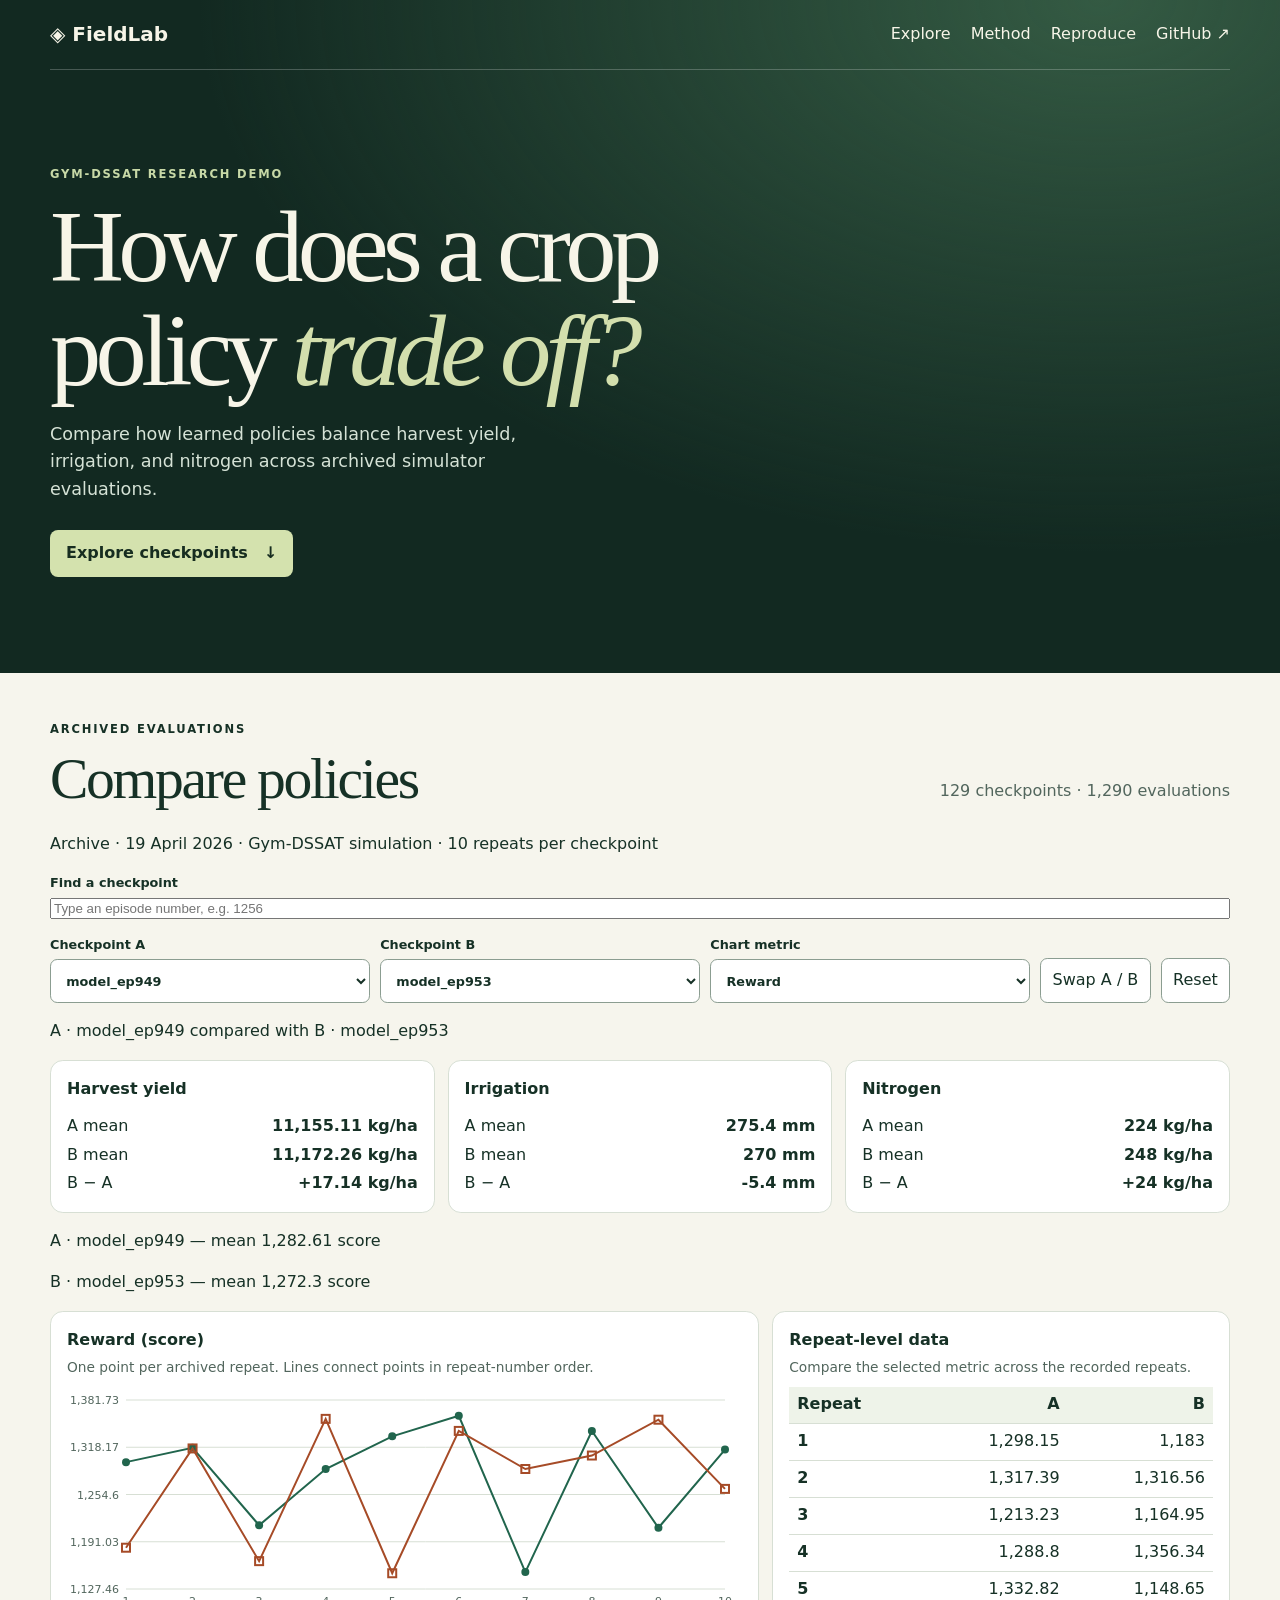
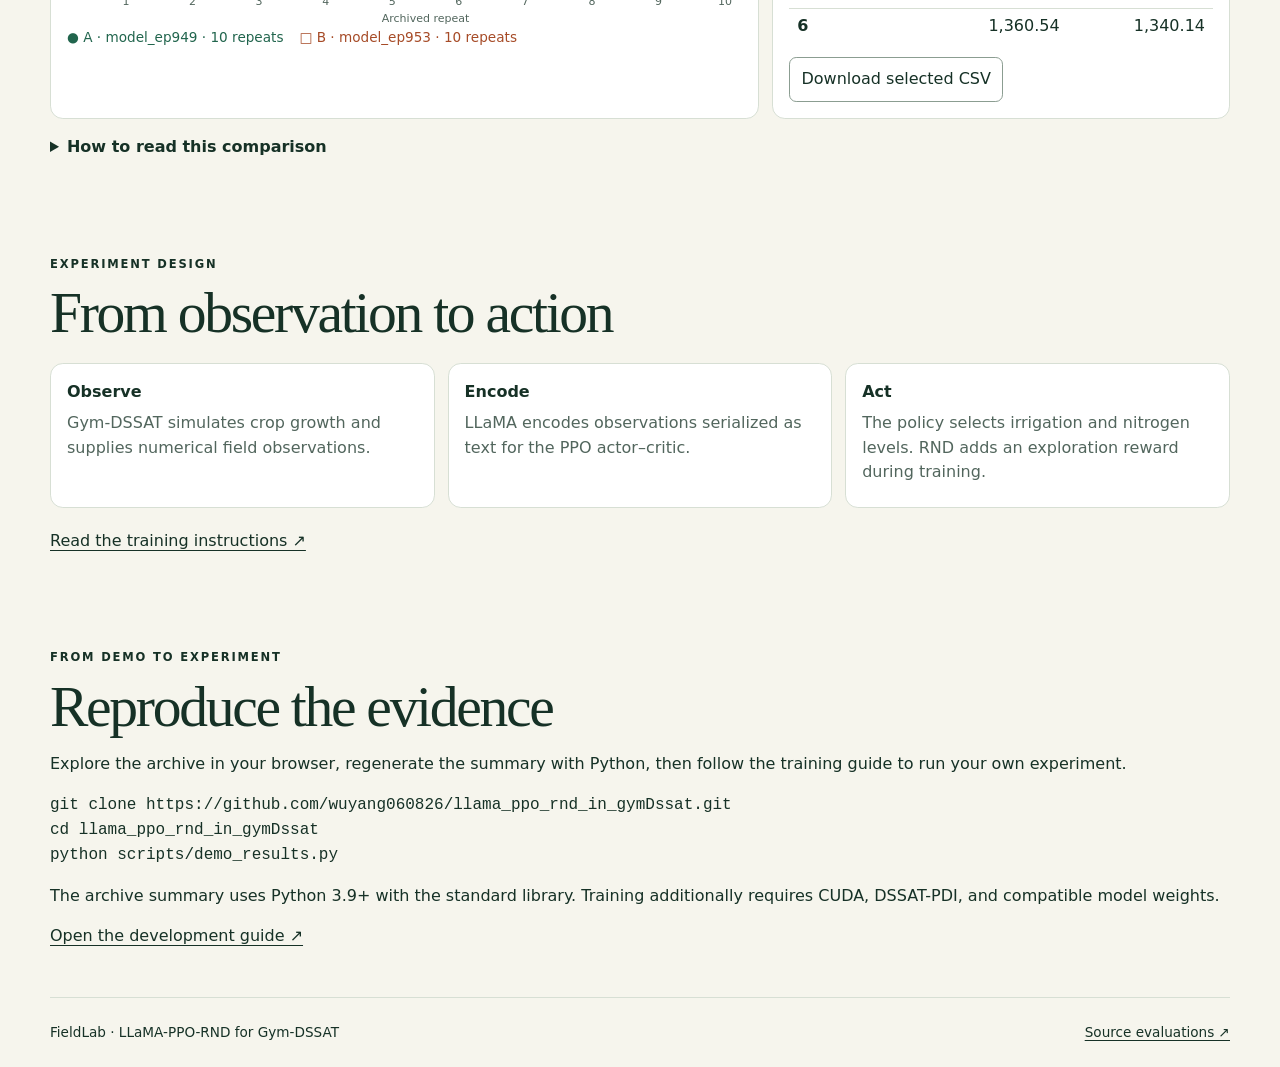
==== docs/fieldlab/index.html @ 1fb074d3 "Review 05: Name exports by checkpoint pair and acknowledge download requests." ====
<!doctype html>
<html lang="en">
<head>
<meta charset="utf-8">
<meta name="viewport" content="width=device-width, initial-scale=1">
<meta name="theme-color" content="#122921">
<meta name="description" content="Explore archived irrigation and nitrogen policy evaluations from LLaMA-PPO-RND for Gym-DSSAT.">
<title>FieldLab · Crop policy explorer</title>
<link rel="stylesheet" href="style.css">
<script defer src="data.js"></script>
<script defer src="app.js"></script>
</head>
<body>
<a class="skip" href="#explore">Skip to explorer</a>
<header>
<nav aria-label="Main navigation"><a class="brand" href="#">◈ FieldLab</a><div><a href="#explore">Explore</a><a href="#method">Method</a><a href="#reproduce">Reproduce</a><a href="https://github.com/wuyang060826/llama_ppo_rnd_in_gymDssat">GitHub ↗</a></div></nav>
<div class="hero">
<p class="eyebrow">GYM-DSSAT RESEARCH DEMO</p>
<h1>How does a crop<br>policy <em>trade off?</em></h1>
<p>Compare how learned policies balance harvest yield, irrigation, and nitrogen across archived simulator evaluations.</p>
<a class="primary" href="#explore">Explore checkpoints <span aria-hidden="true">↓</span></a>
</div>
</header>
<main>
<section id="explore" aria-labelledby="explore-title">
<div class="section-head"><div><p class="eyebrow">ARCHIVED EVALUATIONS</p><h2 id="explore-title">Compare policies</h2></div><p id="dataset"></p></div>
<noscript><p>Enable JavaScript to use the explorer. The repository also offers a Python results demo.</p></noscript>
<p class="provenance">Archive · 19 April 2026 · Gym-DSSAT simulation · 10 repeats per checkpoint</p>
<p id="error" role="alert"></p>
<div id="workspace" hidden>
<label class="search-label">Find a checkpoint<input id="search" type="search" placeholder="Type an episode number, e.g. 1256" aria-describedby="search-result"></label>
<p id="search-result" role="status"></p>
<div class="controls">
<label>Checkpoint A<select id="a"></select></label>
<label>Checkpoint B<select id="b"></select></label>
<label>Chart metric<select id="metric"></select></label>
<button id="swap" type="button">Swap A / B</button>
<button id="reset" type="button">Reset</button>
</div>
<p id="status" class="feedback" role="status"></p>
<p id="comparison-note" role="status"></p>
<div id="summary" class="summary"></div>
<div id="metric-stats" class="metric-stats"></div>
<div class="panels">
<article class="panel"><h3 id="chartTitle"></h3><p class="muted">One point per archived repeat. Lines connect points in repeat-number order.</p><div id="chart"></div><div id="legend"></div></article>
<article class="panel"><h3>Repeat-level data</h3><p class="muted">Compare the selected metric across the recorded repeats.</p><div class="table-wrap"><table><thead id="columns"></thead><tbody id="observations"></tbody></table></div><button id="export" type="button">Download selected CSV</button></article>
</div>
<details><summary>How to read this comparison</summary><p>Cards show arithmetic means. Differences use B minus A. Repeat numbers are archival labels and do not establish paired weather seeds. Checkpoint IDs refer to saved training episodes. The default pair illustrates a trade-off in this batch. Baseline comparisons, confidence intervals, and field validation require additional evidence.</p></details>
</div>
</section>
<section id="method" aria-labelledby="method-title">
<p class="eyebrow">EXPERIMENT DESIGN</p><h2 id="method-title">From observation to action</h2>
<ol class="method"><li><h3>Observe</h3><p>Gym-DSSAT simulates crop growth and supplies numerical field observations.</p></li><li><h3>Encode</h3><p>LLaMA encodes observations serialized as text for the PPO actor–critic.</p></li><li><h3>Act</h3><p>The policy selects irrigation and nitrogen levels. RND adds an exploration reward during training.</p></li></ol>
<a href="https://github.com/wuyang060826/llama_ppo_rnd_in_gymDssat/blob/main/README.md#training">Read the training instructions ↗</a>
</section>
<section id="reproduce" aria-labelledby="reproduce-title">
<p class="eyebrow">FROM DEMO TO EXPERIMENT</p><h2 id="reproduce-title">Reproduce the evidence</h2>
<p>Explore the archive in your browser, regenerate the summary with Python, then follow the training guide to run your own experiment.</p>
<pre><code>git clone https://github.com/wuyang060826/llama_ppo_rnd_in_gymDssat.git
cd llama_ppo_rnd_in_gymDssat
python scripts/demo_results.py</code></pre>
<p>The archive summary uses Python 3.9+ with the standard library. Training additionally requires CUDA, DSSAT-PDI, and compatible model weights.</p>
<a href="https://github.com/wuyang060826/llama_ppo_rnd_in_gymDssat/blob/main/docs/fieldlab/DEVELOPMENT.md">Open the development guide ↗</a>
</section>
</main>
<footer><span>FieldLab · LLaMA-PPO-RND for Gym-DSSAT</span><a href="https://github.com/wuyang060826/llama_ppo_rnd_in_gymDssat/blob/main/test/val_proj/batch_val_results_0417/batch_validation_results_20260419_053122.csv">Source evaluations ↗</a></footer>
</body>
</html>
---- docs/fieldlab/style.css ----
:root{color-scheme:light;--ink:#163126;--muted:#52665d;--paper:#f6f5ed;--line:#d7dfd4;--green:#21654d;--rust:#a64b27;font:16px/1.55 "Inter",system-ui,sans-serif}
*{box-sizing:border-box}html{scroll-behavior:smooth}body{margin:0;background:var(--paper);color:var(--ink)}a{color:inherit;text-underline-offset:.25em}button,select{font:inherit}button{cursor:pointer}a:focus-visible,button:focus-visible,select:focus-visible,summary:focus-visible{outline:3px solid #b86a24;outline-offset:4px}.skip{position:fixed;top:0;left:1rem;transform:translateY(-150%);z-index:10;background:#fff;padding:.65rem}.skip:focus{transform:none}.sr{position:absolute;width:1px;height:1px;clip-path:inset(50%);overflow:hidden}
header{background:radial-gradient(ellipse at 86% 0%,#345a43,transparent 58%),#122921;color:#f7f5e8}nav,main,footer,.hero{width:min(1180px,calc(100% - 3rem));margin:auto}nav{display:flex;justify-content:space-between;align-items:center;padding:1.2rem 0;border-bottom:1px solid #ffffff39;gap:1rem}nav div{display:flex;gap:1.25rem;flex-wrap:wrap}nav a{text-decoration:none}nav a:hover{text-decoration:underline}.brand{font-weight:750;font-size:1.25rem;white-space:nowrap}.hero{padding:clamp(3rem,8vw,6rem) 0}.hero>p:not(.eyebrow){max-width:30rem;color:#d5e2d6;font-size:1.1rem}.eyebrow{letter-spacing:.16em;font-size:.72rem;font-weight:750;margin:0 0 .65rem}.hero .eyebrow{color:#c8d9a7}h1,h2{font-family:"Instrument Serif",Georgia,serif;font-weight:500;line-height:1.02;margin:0}h1{font-size:clamp(3rem,8vw,7rem);letter-spacing:-.055em}h1 em{color:#d3dfad}h2{font-size:clamp(2.1rem,5vw,3.6rem);letter-spacing:-.04em}.primary{display:inline-flex;gap:1rem;background:#d4e2ae;color:#172d20;padding:.7rem 1rem;border-radius:.5rem;text-decoration:none;font-weight:750;margin-top:.6rem}.primary:hover{background:#e6efcd}
section{padding:3rem 0;scroll-margin-top:1rem}.section-head{display:flex;align-items:end;justify-content:space-between;gap:1rem;margin-bottom:1.5rem}.section-head>p,.muted{color:var(--muted);margin:.25rem 0}.controls{display:flex;align-items:end;gap:.65rem;flex-wrap:wrap;margin-bottom:1rem}label{display:grid;gap:.3rem;font-size:.8rem;font-weight:700;flex:1 1 9rem}select,button{border:1px solid #8b9d91;border-radius:.45rem;background:#fff;color:var(--ink);padding:.58rem .7rem;min-height:44px}select{width:100%}button:hover{background:#e4eddf}.summary,.method{display:grid;grid-template-columns:repeat(3,minmax(0,1fr));gap:.8rem}.card,.panel,.method li{background:#fff;border:1px solid var(--line);border-radius:.8rem;padding:1rem}.card h3,.panel h3,.method h3{margin:0;font-size:1rem}.card dl{display:grid;grid-template-columns:auto 1fr;gap:.25rem .6rem;margin:.75rem 0 0}.card dd{margin:0;text-align:right;font-variant-numeric:tabular-nums;font-weight:680}.panels{display:grid;grid-template-columns:1.55fr 1fr;gap:.8rem;margin-top:.8rem}.panel{min-width:0}.panel .muted{font-size:.86rem}.panel button{margin-top:.8rem}#chart canvas{width:100%;height:245px;display:block}#legend{display:flex;gap:1rem;flex-wrap:wrap;font-size:.85rem}.series-a{color:var(--green)}.series-b{color:var(--rust)}.table-wrap{max-height:257px;overflow:auto;margin-top:.55rem}table{border-collapse:collapse;width:100%;font-variant-numeric:tabular-nums}th,td{text-align:right;padding:.35rem .5rem;border-bottom:1px solid var(--line)}thead th{position:sticky;top:0;background:#eef3e9}th:first-child{text-align:left}details{margin-top:1rem}summary{cursor:pointer;font-weight:700}details p{max-width:68ch}.method{list-style:none;padding:0;margin:1.3rem 0}.method p{margin:.35rem 0;color:var(--muted)}footer{display:flex;justify-content:space-between;gap:1rem;flex-wrap:wrap;padding:1.5rem 0;border-top:1px solid var(--line);font-size:.85rem}#error:empty{display:none}
@media(max-width:710px){.panels,.method{grid-template-columns:1fr}.section-head{align-items:start;flex-direction:column}nav,main,footer,.hero{width:calc(100% - 2rem)}}
@media(max-width:500px){.summary{grid-template-columns:1fr}nav{align-items:start}nav div{gap:.35rem .75rem;justify-content:flex-end}}
@media(prefers-reduced-motion:reduce){html{scroll-behavior:auto}}
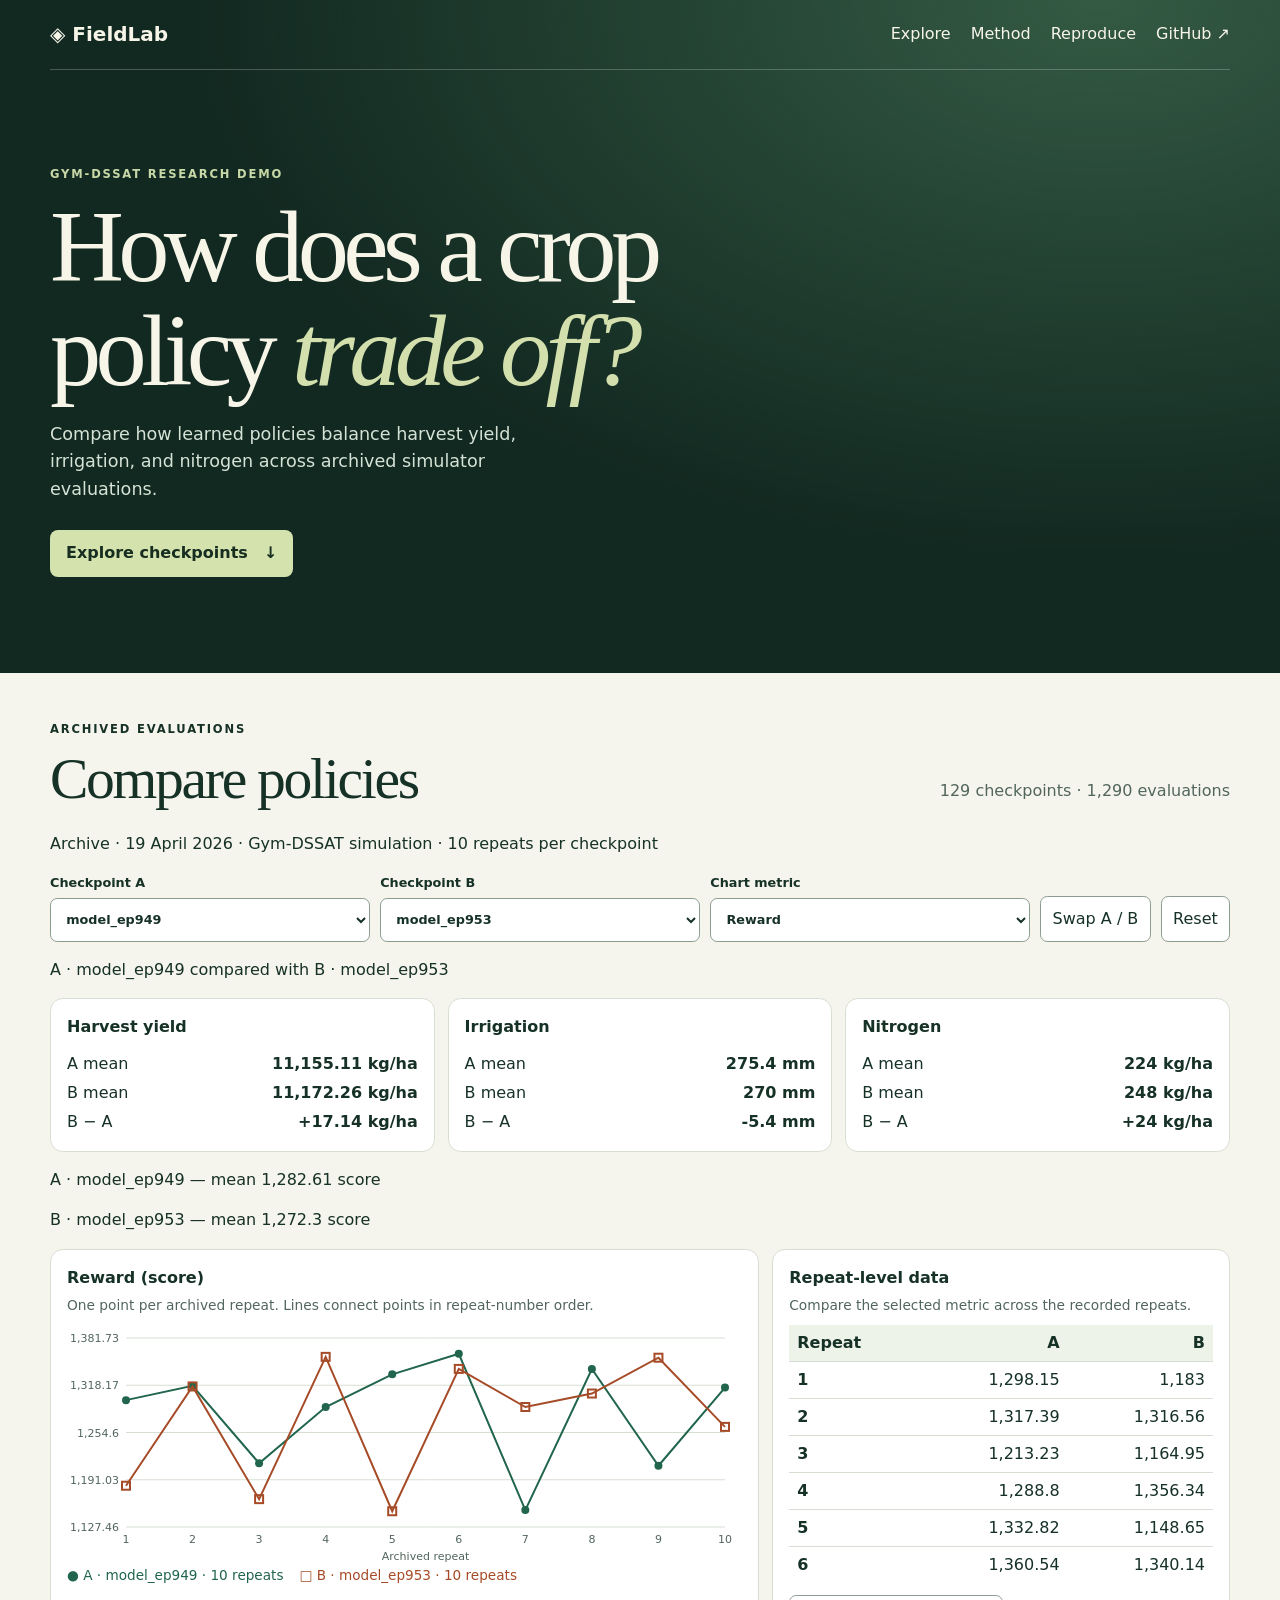
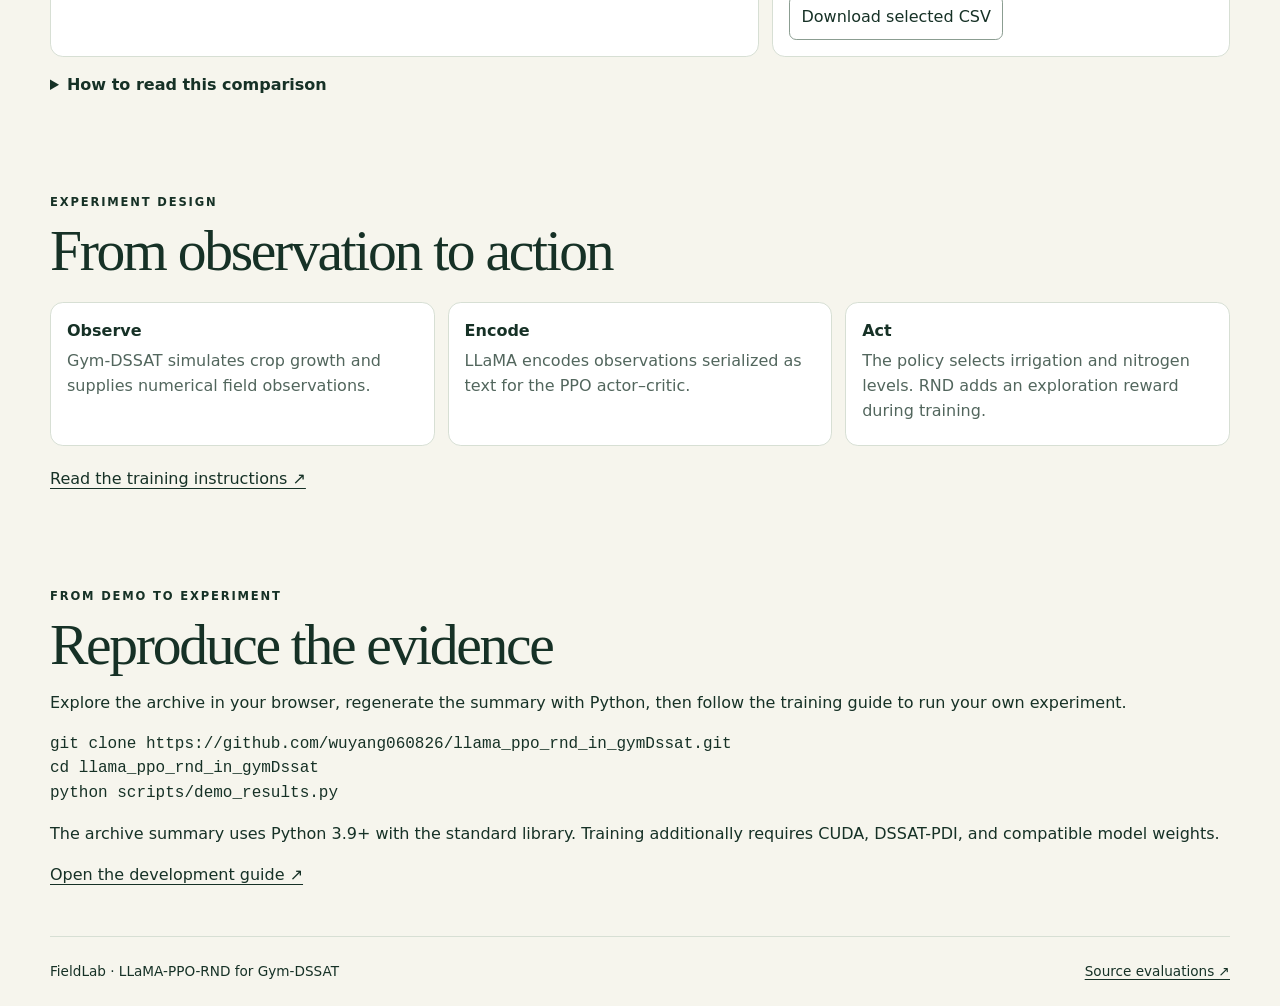
==== commit 302d7085: "Review 03: Show selected-metric means and explicit same-checkpoint feedback." ====
--- a/docs/fieldlab/index.html
+++ b/docs/fieldlab/index.html
@@ -28,8 +28,6 @@
 <p class="provenance">Archive · 19 April 2026 · Gym-DSSAT simulation · 10 repeats per checkpoint</p>
 <p id="error" role="alert"></p>
 <div id="workspace" hidden>
-<label class="search-label">Find a checkpoint<input id="search" type="search" placeholder="Type an episode number, e.g. 1256" aria-describedby="search-result"></label>
-<p id="search-result" role="status"></p>
 <div class="controls">
 <label>Checkpoint A<select id="a"></select></label>
 <label>Checkpoint B<select id="b"></select></label>
@@ -37,7 +35,7 @@
 <button id="swap" type="button">Swap A / B</button>
 <button id="reset" type="button">Reset</button>
 </div>
-<p id="status" class="feedback" role="status"></p>
+<p id="status" class="sr" role="status"></p>
 <p id="comparison-note" role="status"></p>
 <div id="summary" class="summary"></div>
 <div id="metric-stats" class="metric-stats"></div>
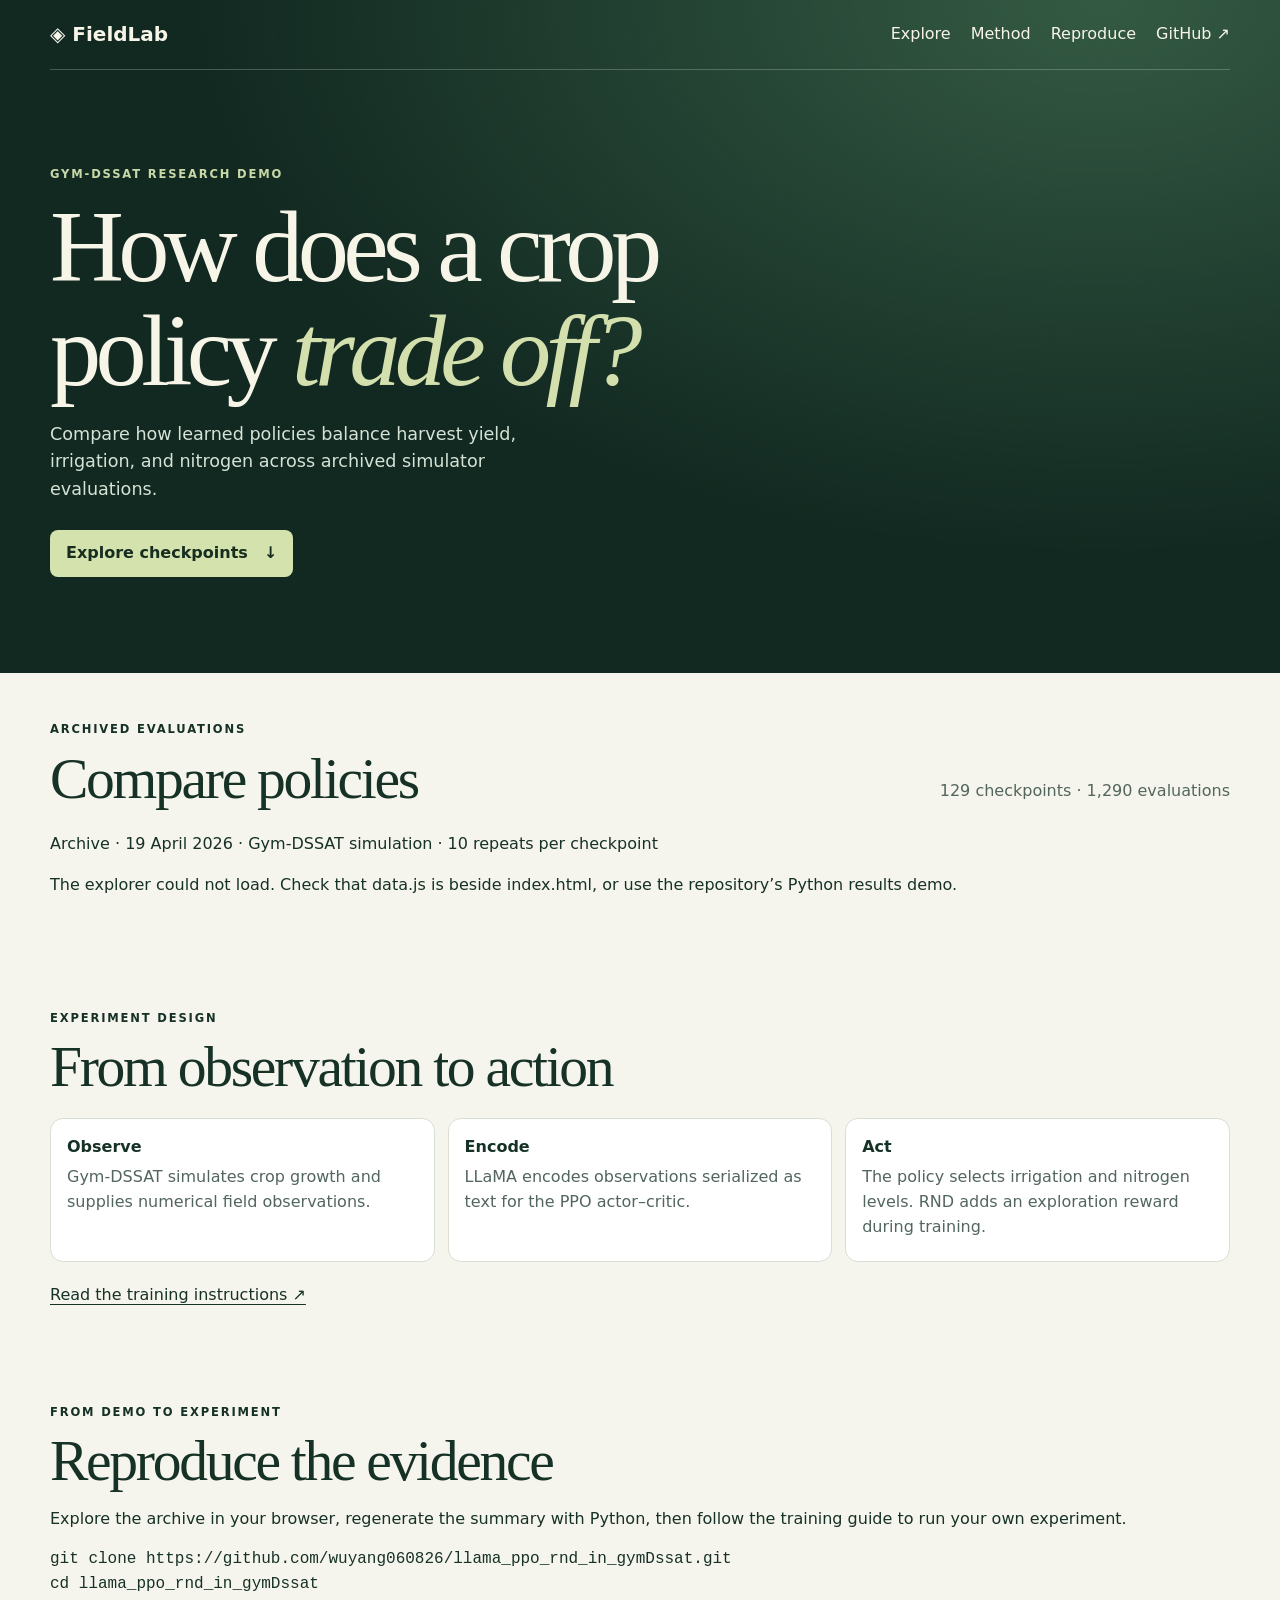
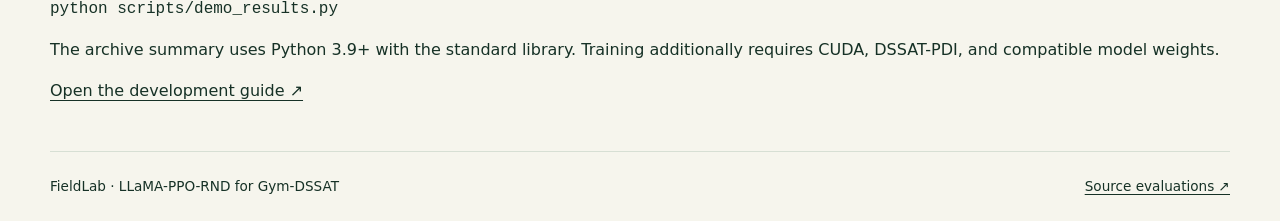
==== commit 8ec5a061: "Review 02: Expose archive date and simulator provenance beside the comparison." ====
--- a/docs/fieldlab/index.html
+++ b/docs/fieldlab/index.html
@@ -36,9 +36,7 @@
 <button id="reset" type="button">Reset</button>
 </div>
 <p id="status" class="sr" role="status"></p>
-<p id="comparison-note" role="status"></p>
 <div id="summary" class="summary"></div>
-<div id="metric-stats" class="metric-stats"></div>
 <div class="panels">
 <article class="panel"><h3 id="chartTitle"></h3><p class="muted">One point per archived repeat. Lines connect points in repeat-number order.</p><div id="chart"></div><div id="legend"></div></article>
 <article class="panel"><h3>Repeat-level data</h3><p class="muted">Compare the selected metric across the recorded repeats.</p><div class="table-wrap"><table><thead id="columns"></thead><tbody id="observations"></tbody></table></div><button id="export" type="button">Download selected CSV</button></article>
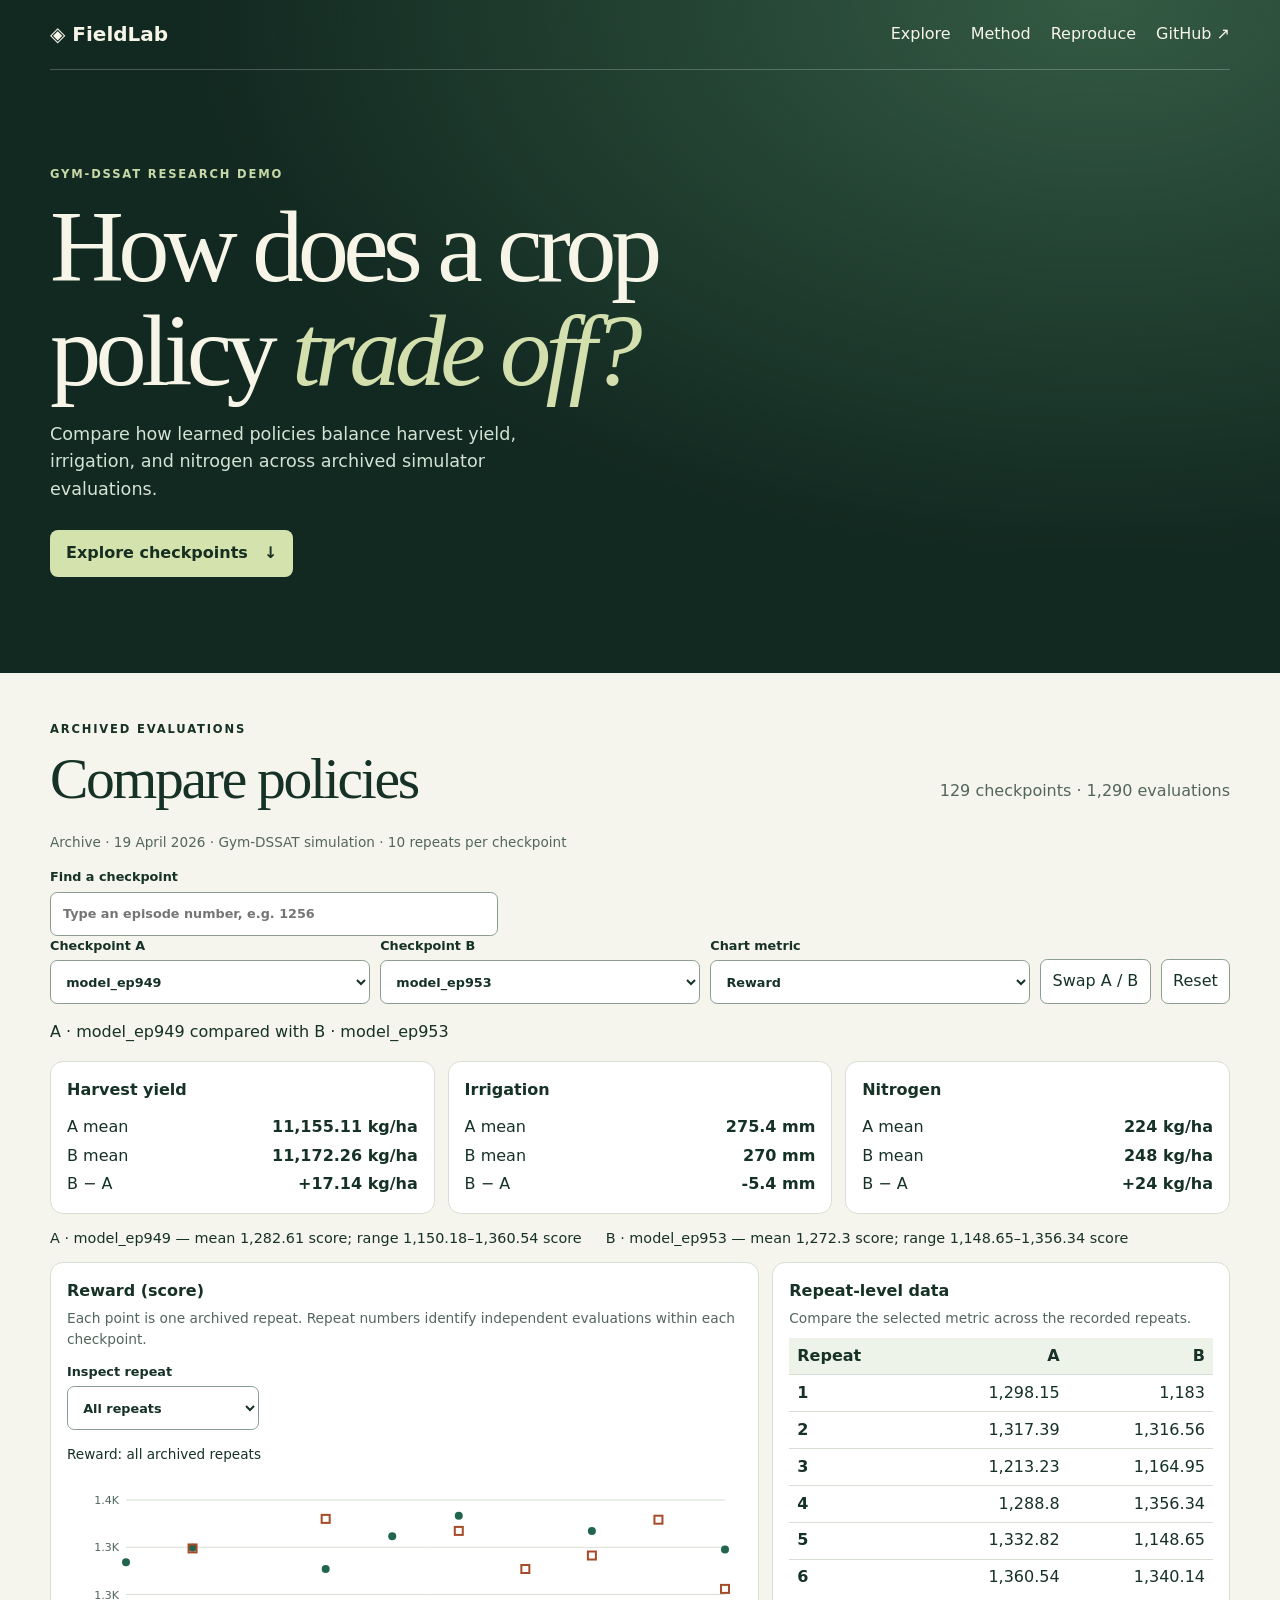
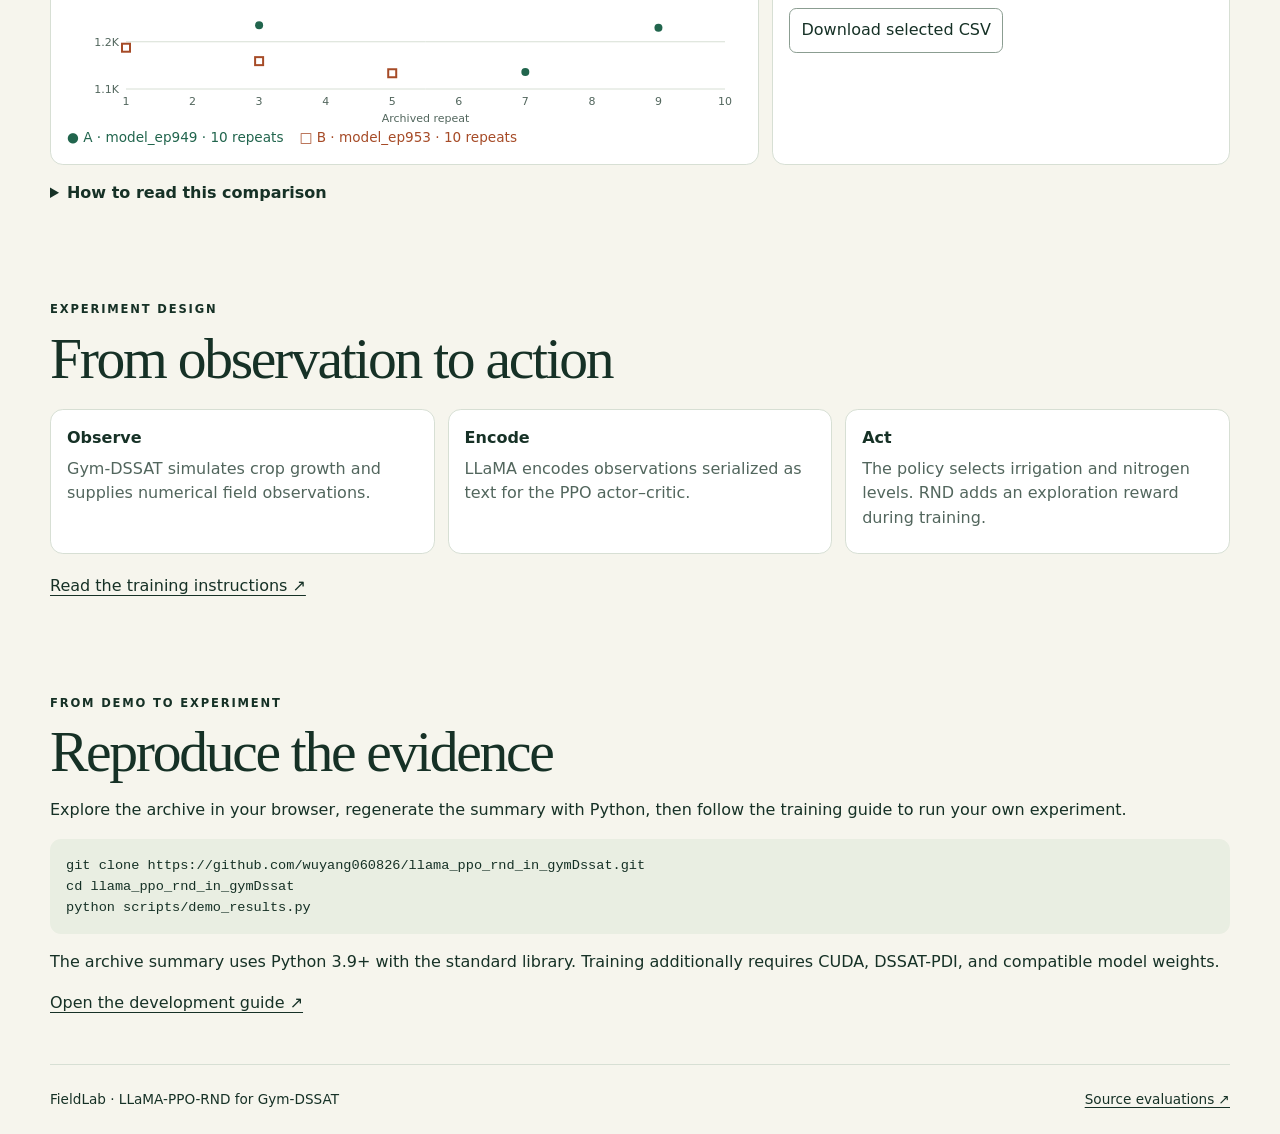
==== commit 1cf90fe0: "Review 06–10: Improve recovery, chart inspection, responsiveness, and spread" ====
--- a/docs/fieldlab/index.html
+++ b/docs/fieldlab/index.html
@@ -26,8 +26,11 @@
 <div class="section-head"><div><p class="eyebrow">ARCHIVED EVALUATIONS</p><h2 id="explore-title">Compare policies</h2></div><p id="dataset"></p></div>
 <noscript><p>Enable JavaScript to use the explorer. The repository also offers a Python results demo.</p></noscript>
 <p class="provenance">Archive · 19 April 2026 · Gym-DSSAT simulation · 10 repeats per checkpoint</p>
-<p id="error" role="alert"></p>
+<div id="error" role="alert"></div>
+<p id="recovery" hidden><a href="./">Reload the explorer</a> · <a href="https://github.com/wuyang060826/llama_ppo_rnd_in_gymDssat#results-demo">View the README results</a></p>
 <div id="workspace" hidden>
+<label class="search-label">Find a checkpoint<input id="search" type="search" placeholder="Type an episode number, e.g. 1256" aria-describedby="search-result"></label>
+<p id="search-result" role="status"></p>
 <div class="controls">
 <label>Checkpoint A<select id="a"></select></label>
 <label>Checkpoint B<select id="b"></select></label>
@@ -35,10 +38,12 @@
 <button id="swap" type="button">Swap A / B</button>
 <button id="reset" type="button">Reset</button>
 </div>
-<p id="status" class="sr" role="status"></p>
+<p id="status" class="feedback" role="status"></p>
+<p id="comparison-note" role="status"></p>
 <div id="summary" class="summary"></div>
+<div id="metric-stats" class="metric-stats"></div>
 <div class="panels">
-<article class="panel"><h3 id="chartTitle"></h3><p class="muted">One point per archived repeat. Lines connect points in repeat-number order.</p><div id="chart"></div><div id="legend"></div></article>
+<article class="panel"><h3 id="chartTitle"></h3><p class="muted">Each point is one archived repeat. Repeat numbers identify independent evaluations within each checkpoint.</p><label class="repeat-label">Inspect repeat<select id="repeat"></select></label><p id="point-detail" role="status"></p><div id="chart"></div><div id="legend"></div></article>
 <article class="panel"><h3>Repeat-level data</h3><p class="muted">Compare the selected metric across the recorded repeats.</p><div class="table-wrap"><table><thead id="columns"></thead><tbody id="observations"></tbody></table></div><button id="export" type="button">Download selected CSV</button></article>
 </div>
 <details><summary>How to read this comparison</summary><p>Cards show arithmetic means. Differences use B minus A. Repeat numbers are archival labels and do not establish paired weather seeds. Checkpoint IDs refer to saved training episodes. The default pair illustrates a trade-off in this batch. Baseline comparisons, confidence intervals, and field validation require additional evidence.</p></details>
--- a/docs/fieldlab/style.css
+++ b/docs/fieldlab/style.css
@@ -1,7 +1,307 @@
-:root{color-scheme:light;--ink:#163126;--muted:#52665d;--paper:#f6f5ed;--line:#d7dfd4;--green:#21654d;--rust:#a64b27;font:16px/1.55 "Inter",system-ui,sans-serif}
-*{box-sizing:border-box}html{scroll-behavior:smooth}body{margin:0;background:var(--paper);color:var(--ink)}a{color:inherit;text-underline-offset:.25em}button,select{font:inherit}button{cursor:pointer}a:focus-visible,button:focus-visible,select:focus-visible,summary:focus-visible{outline:3px solid #b86a24;outline-offset:4px}.skip{position:fixed;top:0;left:1rem;transform:translateY(-150%);z-index:10;background:#fff;padding:.65rem}.skip:focus{transform:none}.sr{position:absolute;width:1px;height:1px;clip-path:inset(50%);overflow:hidden}
-header{background:radial-gradient(ellipse at 86% 0%,#345a43,transparent 58%),#122921;color:#f7f5e8}nav,main,footer,.hero{width:min(1180px,calc(100% - 3rem));margin:auto}nav{display:flex;justify-content:space-between;align-items:center;padding:1.2rem 0;border-bottom:1px solid #ffffff39;gap:1rem}nav div{display:flex;gap:1.25rem;flex-wrap:wrap}nav a{text-decoration:none}nav a:hover{text-decoration:underline}.brand{font-weight:750;font-size:1.25rem;white-space:nowrap}.hero{padding:clamp(3rem,8vw,6rem) 0}.hero>p:not(.eyebrow){max-width:30rem;color:#d5e2d6;font-size:1.1rem}.eyebrow{letter-spacing:.16em;font-size:.72rem;font-weight:750;margin:0 0 .65rem}.hero .eyebrow{color:#c8d9a7}h1,h2{font-family:"Instrument Serif",Georgia,serif;font-weight:500;line-height:1.02;margin:0}h1{font-size:clamp(3rem,8vw,7rem);letter-spacing:-.055em}h1 em{color:#d3dfad}h2{font-size:clamp(2.1rem,5vw,3.6rem);letter-spacing:-.04em}.primary{display:inline-flex;gap:1rem;background:#d4e2ae;color:#172d20;padding:.7rem 1rem;border-radius:.5rem;text-decoration:none;font-weight:750;margin-top:.6rem}.primary:hover{background:#e6efcd}
-section{padding:3rem 0;scroll-margin-top:1rem}.section-head{display:flex;align-items:end;justify-content:space-between;gap:1rem;margin-bottom:1.5rem}.section-head>p,.muted{color:var(--muted);margin:.25rem 0}.controls{display:flex;align-items:end;gap:.65rem;flex-wrap:wrap;margin-bottom:1rem}label{display:grid;gap:.3rem;font-size:.8rem;font-weight:700;flex:1 1 9rem}select,button{border:1px solid #8b9d91;border-radius:.45rem;background:#fff;color:var(--ink);padding:.58rem .7rem;min-height:44px}select{width:100%}button:hover{background:#e4eddf}.summary,.method{display:grid;grid-template-columns:repeat(3,minmax(0,1fr));gap:.8rem}.card,.panel,.method li{background:#fff;border:1px solid var(--line);border-radius:.8rem;padding:1rem}.card h3,.panel h3,.method h3{margin:0;font-size:1rem}.card dl{display:grid;grid-template-columns:auto 1fr;gap:.25rem .6rem;margin:.75rem 0 0}.card dd{margin:0;text-align:right;font-variant-numeric:tabular-nums;font-weight:680}.panels{display:grid;grid-template-columns:1.55fr 1fr;gap:.8rem;margin-top:.8rem}.panel{min-width:0}.panel .muted{font-size:.86rem}.panel button{margin-top:.8rem}#chart canvas{width:100%;height:245px;display:block}#legend{display:flex;gap:1rem;flex-wrap:wrap;font-size:.85rem}.series-a{color:var(--green)}.series-b{color:var(--rust)}.table-wrap{max-height:257px;overflow:auto;margin-top:.55rem}table{border-collapse:collapse;width:100%;font-variant-numeric:tabular-nums}th,td{text-align:right;padding:.35rem .5rem;border-bottom:1px solid var(--line)}thead th{position:sticky;top:0;background:#eef3e9}th:first-child{text-align:left}details{margin-top:1rem}summary{cursor:pointer;font-weight:700}details p{max-width:68ch}.method{list-style:none;padding:0;margin:1.3rem 0}.method p{margin:.35rem 0;color:var(--muted)}footer{display:flex;justify-content:space-between;gap:1rem;flex-wrap:wrap;padding:1.5rem 0;border-top:1px solid var(--line);font-size:.85rem}#error:empty{display:none}
-@media(max-width:710px){.panels,.method{grid-template-columns:1fr}.section-head{align-items:start;flex-direction:column}nav,main,footer,.hero{width:calc(100% - 2rem)}}
-@media(max-width:500px){.summary{grid-template-columns:1fr}nav{align-items:start}nav div{gap:.35rem .75rem;justify-content:flex-end}}
-@media(prefers-reduced-motion:reduce){html{scroll-behavior:auto}}
+:root {
+  color-scheme:light;
+  --ink:#163126;
+  --muted:#52665d;
+  --paper:#f6f5ed;
+  --line:#d7dfd4;
+  --green:#21654d;
+  --rust:#a64b27;
+  font:16px/1.55 "Inter",system-ui,sans-serif}
+
+* {
+  box-sizing:border-box}
+html {
+  scroll-behavior:smooth}
+body {
+  margin:0;
+  background:var(--paper);
+  color:var(--ink)}
+a {
+  color:inherit;
+  text-underline-offset:.25em}
+button,select {
+  font:inherit}
+button {
+  cursor:pointer}
+a:focus-visible,button:focus-visible,select:focus-visible,summary:focus-visible {
+  outline:3px solid #b86a24;
+  outline-offset:4px}
+.skip {
+  position:fixed;
+  top:0;
+  left:1rem;
+  transform:translateY(-150%);
+  z-index:10;
+  background:#fff;
+  padding:.65rem}
+.skip:focus {
+  transform:none}
+.sr {
+  position:absolute;
+  width:1px;
+  height:1px;
+  clip-path:inset(50%);
+  overflow:hidden}
+
+header {
+  background:radial-gradient(ellipse at 86% 0%,#345a43,transparent 58%),#122921;
+  color:#f7f5e8}
+nav,main,footer,.hero {
+  width:min(1180px,calc(100% - 3rem));
+  margin:auto}
+nav {
+  display:flex;
+  justify-content:space-between;
+  align-items:center;
+  padding:1.2rem 0;
+  border-bottom:1px solid #ffffff39;
+  gap:1rem}
+nav div {
+  display:flex;
+  gap:1.25rem;
+  flex-wrap:wrap}
+nav a {
+  text-decoration:none}
+nav a:hover {
+  text-decoration:underline}
+.brand {
+  font-weight:750;
+  font-size:1.25rem;
+  white-space:nowrap}
+.hero {
+  padding:clamp(3rem,8vw,6rem) 0}
+.hero>p:not(.eyebrow) {
+  max-width:30rem;
+  color:#d5e2d6;
+  font-size:1.1rem}
+.eyebrow {
+  letter-spacing:.16em;
+  font-size:.72rem;
+  font-weight:750;
+  margin:0 0 .65rem}
+.hero .eyebrow {
+  color:#c8d9a7}
+h1,h2 {
+  font-family:"Instrument Serif",Georgia,serif;
+  font-weight:500;
+  line-height:1.02;
+  margin:0}
+h1 {
+  font-size:clamp(3rem,8vw,7rem);
+  letter-spacing:-.055em}
+h1 em {
+  color:#d3dfad}
+h2 {
+  font-size:clamp(2.1rem,5vw,3.6rem);
+  letter-spacing:-.04em}
+.primary {
+  display:inline-flex;
+  gap:1rem;
+  background:#d4e2ae;
+  color:#172d20;
+  padding:.7rem 1rem;
+  border-radius:.5rem;
+  text-decoration:none;
+  font-weight:750;
+  margin-top:.6rem}
+.primary:hover {
+  background:#e6efcd}
+
+section {
+  padding:3rem 0;
+  scroll-margin-top:1rem}
+.section-head {
+  display:flex;
+  align-items:end;
+  justify-content:space-between;
+  gap:1rem;
+  margin-bottom:1.5rem}
+.section-head>p,.muted {
+  color:var(--muted);
+  margin:.25rem 0}
+.controls {
+  display:flex;
+  align-items:end;
+  gap:.65rem;
+  flex-wrap:wrap;
+  margin-bottom:1rem}
+label {
+  display:grid;
+  gap:.3rem;
+  font-size:.8rem;
+  font-weight:700;
+  flex:1 1 9rem}
+select,button {
+  border:1px solid #8b9d91;
+  border-radius:.45rem;
+  background:#fff;
+  color:var(--ink);
+  padding:.58rem .7rem;
+  min-height:44px}
+select {
+  width:100%}
+button:hover {
+  background:#e4eddf}
+.summary,.method {
+  display:grid;
+  grid-template-columns:repeat(3,minmax(0,1fr));
+  gap:.8rem}
+.card,.panel,.method li {
+  background:#fff;
+  border:1px solid var(--line);
+  border-radius:.8rem;
+  padding:1rem}
+.card h3,.panel h3,.method h3 {
+  margin:0;
+  font-size:1rem}
+.card dl {
+  display:grid;
+  grid-template-columns:auto 1fr;
+  gap:.25rem .6rem;
+  margin:.75rem 0 0}
+.card dd {
+  margin:0;
+  text-align:right;
+  font-variant-numeric:tabular-nums;
+  font-weight:680}
+.panels {
+  display:grid;
+  grid-template-columns:1.55fr 1fr;
+  gap:.8rem;
+  margin-top:.8rem}
+.panel {
+  min-width:0}
+.panel .muted {
+  font-size:.86rem}
+.panel button {
+  margin-top:.8rem}
+#chart canvas {
+  width:100%;
+  height:245px;
+  display:block}
+#legend {
+  display:flex;
+  gap:1rem;
+  flex-wrap:wrap;
+  font-size:.85rem}
+.series-a {
+  color:var(--green)}
+.series-b {
+  color:var(--rust)}
+.table-wrap {
+  max-height:257px;
+  overflow:auto;
+  margin-top:.55rem}
+table {
+  border-collapse:collapse;
+  width:100%;
+  font-variant-numeric:tabular-nums}
+th,td {
+  text-align:right;
+  padding:.35rem .5rem;
+  border-bottom:1px solid var(--line)}
+thead th {
+  position:sticky;
+  top:0;
+  background:#eef3e9}
+th:first-child {
+  text-align:left}
+details {
+  margin-top:1rem}
+summary {
+  cursor:pointer;
+  font-weight:700}
+details p {
+  max-width:68ch}
+.method {
+  list-style:none;
+  padding:0;
+  margin:1.3rem 0}
+.method p {
+  margin:.35rem 0;
+  color:var(--muted)}
+footer {
+  display:flex;
+  justify-content:space-between;
+  gap:1rem;
+  flex-wrap:wrap;
+  padding:1.5rem 0;
+  border-top:1px solid var(--line);
+  font-size:.85rem}
+#error:empty {
+  display:none}
+
+@media(max-width:710px) {
+  .panels,.method {
+  grid-template-columns:1fr}
+.section-head {
+  align-items:start;
+  flex-direction:column}
+nav,main,footer,.hero {
+  width:calc(100% - 2rem)}
+}
+
+@media(max-width:500px) {
+  .summary {
+  grid-template-columns:1fr}
+nav {
+  align-items:start}
+nav div {
+  gap:.35rem .75rem;
+  justify-content:flex-end}
+}
+
+@media(prefers-reduced-motion:reduce) {
+  html {
+  scroll-behavior:auto}
+}
+
+
+input {
+  font: inherit;
+  min-height: 44px;
+  padding: .6rem .75rem;
+  border: 1px solid #8b9d91;
+  border-radius: .45rem;
+  background: #fff;
+  color: var(--ink);
+}
+input:focus-visible {
+  outline: 3px solid #b86a24;
+  outline-offset: 3px;
+}
+.search-label { max-width: 28rem; }
+#search-result, .feedback, .provenance {
+  font-size: .85rem;
+  color: var(--muted);
+}
+.feedback:empty, #search-result:empty { display: none; }
+.metric-stats {
+  display: flex;
+  flex-wrap: wrap;
+  gap: .25rem 1.5rem;
+  margin-top: .8rem;
+}
+.metric-stats p { margin: 0; font-size: .9rem; }
+pre {
+  background: #e9eee2;
+  padding: 1rem;
+  overflow-x: auto;
+  border-radius: .7rem;
+  font-size: .85rem;
+}
+@media print {
+  header { background: white; color: #163126; }
+  .hero { padding: 1rem 0; }
+  h1 { font-size: 2.6rem; }
+  .hero > p:not(.eyebrow), h1 em, .hero .eyebrow { color: #163126; }
+  .controls, .search-label, #search-result, button, nav, .primary { display: none; }
+  .panels { display: block; }
+  .panel, .card { break-inside: avoid; margin-bottom: 1rem; }
+  .table-wrap { max-height: none; }
+  section { padding: 1rem 0; }
+}
+
+.repeat-label { max-width: 12rem; margin-top: .7rem; }
+#point-detail { min-height: 1.5rem; font-size: .85rem; }
+.selected-repeat { background: #e8efd9; }
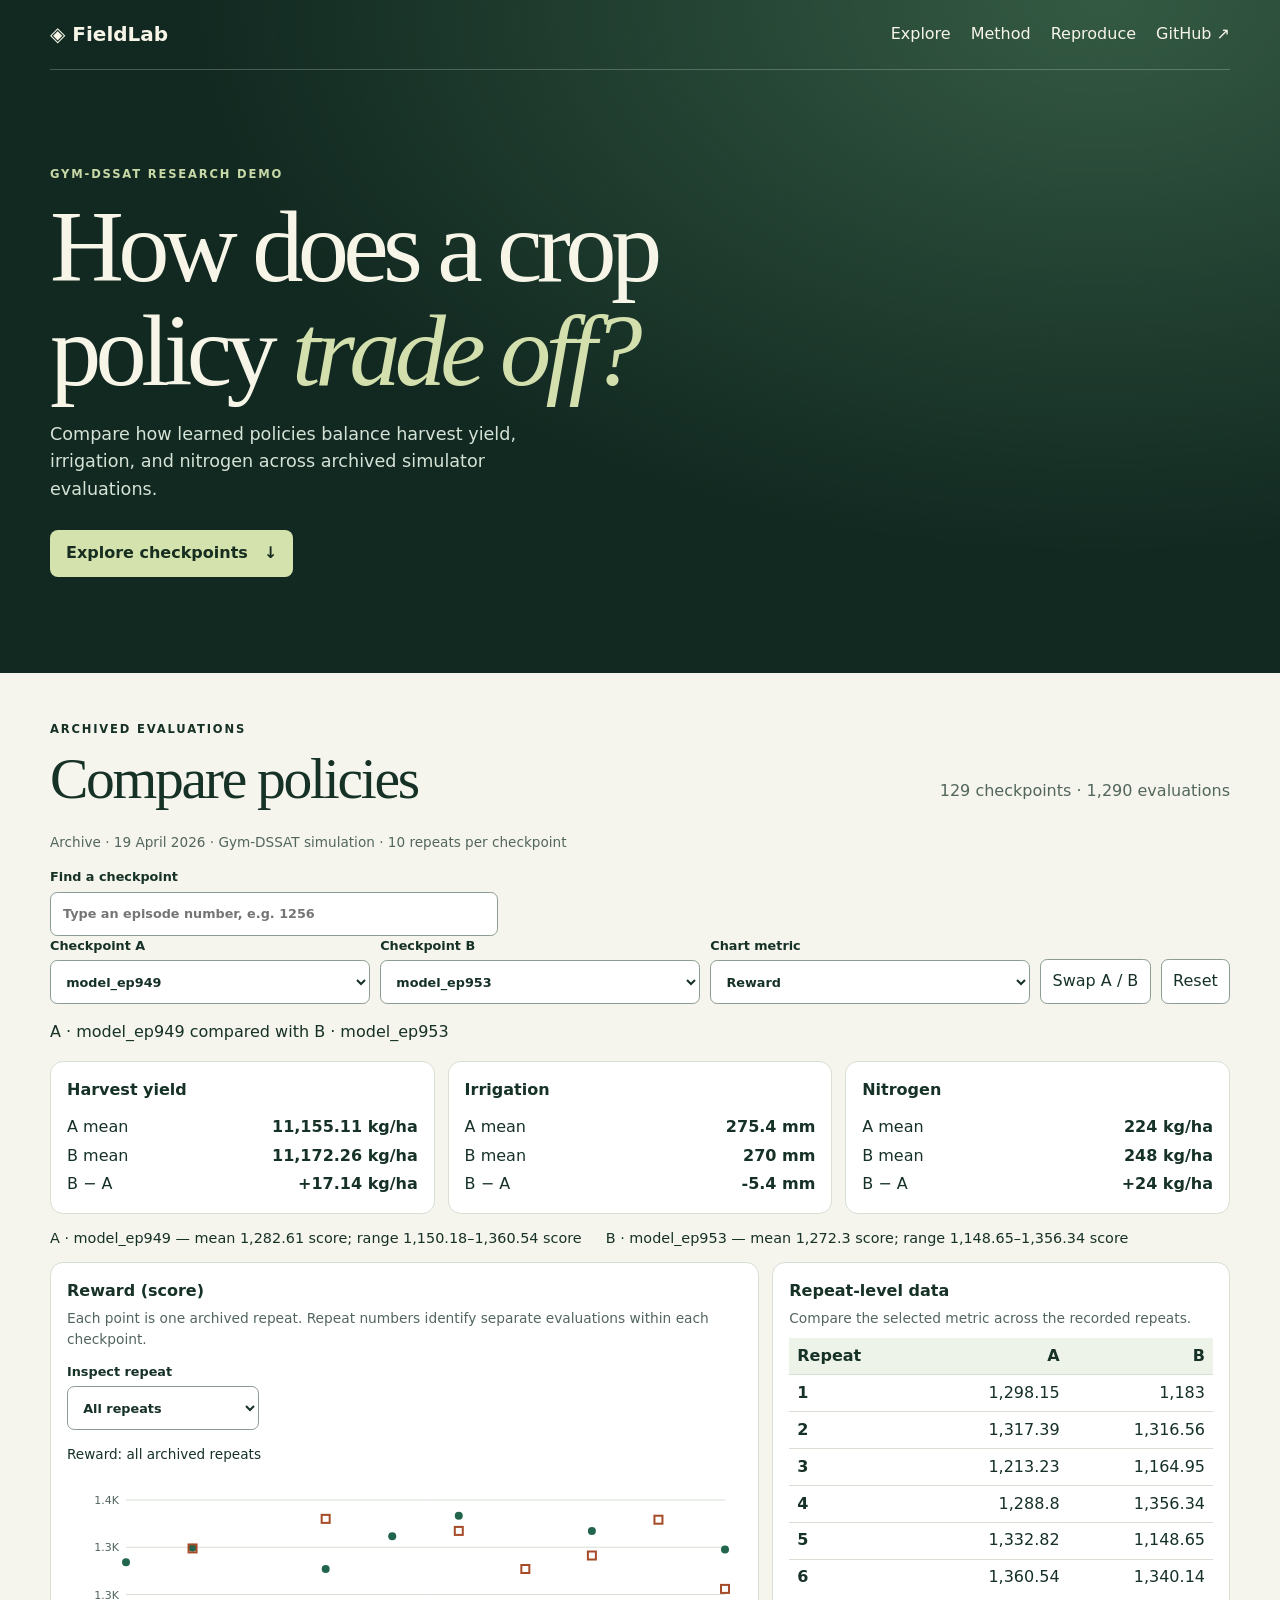
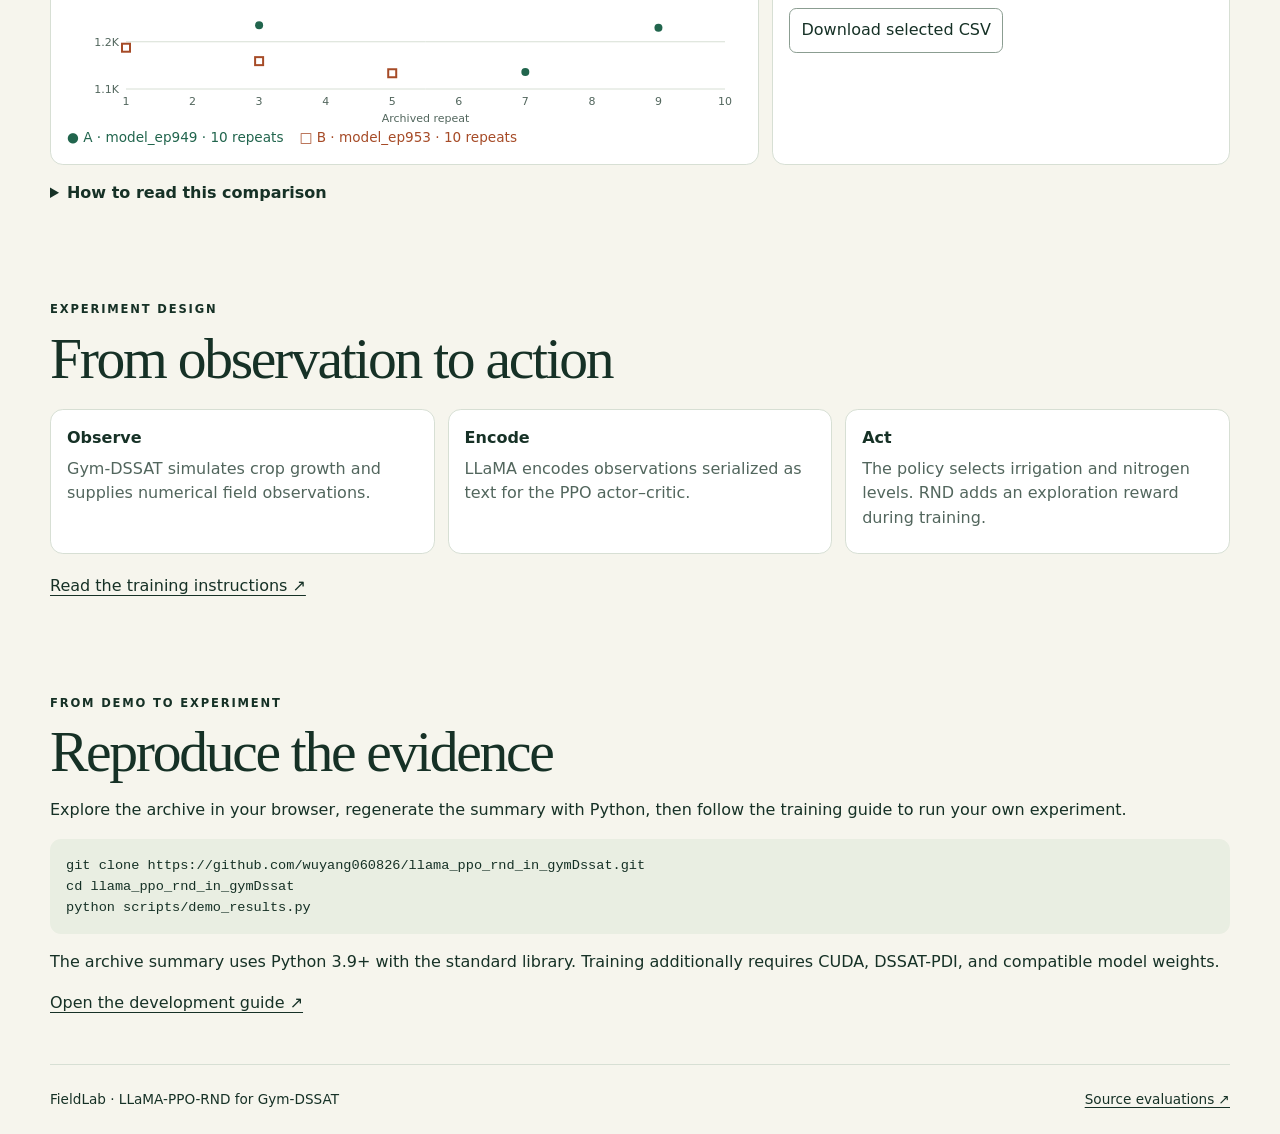
==== commit 0effa37e: "Resolve filtered-selection state after live browser review" ====
--- a/docs/fieldlab/index.html
+++ b/docs/fieldlab/index.html
@@ -8,6 +8,7 @@
 <title>FieldLab · Crop policy explorer</title>
 <link rel="stylesheet" href="style.css">
 <script defer src="data.js"></script>
+<script defer src="model.js"></script>
 <script defer src="app.js"></script>
 </head>
 <body>
@@ -38,13 +39,12 @@
 <button id="swap" type="button">Swap A / B</button>
 <button id="reset" type="button">Reset</button>
 </div>
-<p id="status" class="feedback" role="status"></p>
 <p id="comparison-note" role="status"></p>
 <div id="summary" class="summary"></div>
 <div id="metric-stats" class="metric-stats"></div>
 <div class="panels">
-<article class="panel"><h3 id="chartTitle"></h3><p class="muted">Each point is one archived repeat. Repeat numbers identify independent evaluations within each checkpoint.</p><label class="repeat-label">Inspect repeat<select id="repeat"></select></label><p id="point-detail" role="status"></p><div id="chart"></div><div id="legend"></div></article>
-<article class="panel"><h3>Repeat-level data</h3><p class="muted">Compare the selected metric across the recorded repeats.</p><div class="table-wrap"><table><thead id="columns"></thead><tbody id="observations"></tbody></table></div><button id="export" type="button">Download selected CSV</button></article>
+<article class="panel"><h3 id="chartTitle"></h3><p class="muted">Each point is one archived repeat. Repeat numbers identify separate evaluations within each checkpoint.</p><label class="repeat-label">Inspect repeat<select id="repeat"></select></label><p id="point-detail" role="status"></p><div id="chart"></div><div id="legend"></div></article>
+<article class="panel"><h3>Repeat-level data</h3><p class="muted">Compare the selected metric across the recorded repeats.</p><div class="table-wrap"><table><thead id="columns"></thead><tbody id="observations"></tbody></table></div><button id="export" type="button">Download selected CSV</button><p id="status" class="feedback" role="status"></p></article>
 </div>
 <details><summary>How to read this comparison</summary><p>Cards show arithmetic means. Differences use B minus A. Repeat numbers are archival labels and do not establish paired weather seeds. Checkpoint IDs refer to saved training episodes. The default pair illustrates a trade-off in this batch. Baseline comparisons, confidence intervals, and field validation require additional evidence.</p></details>
 </div>
